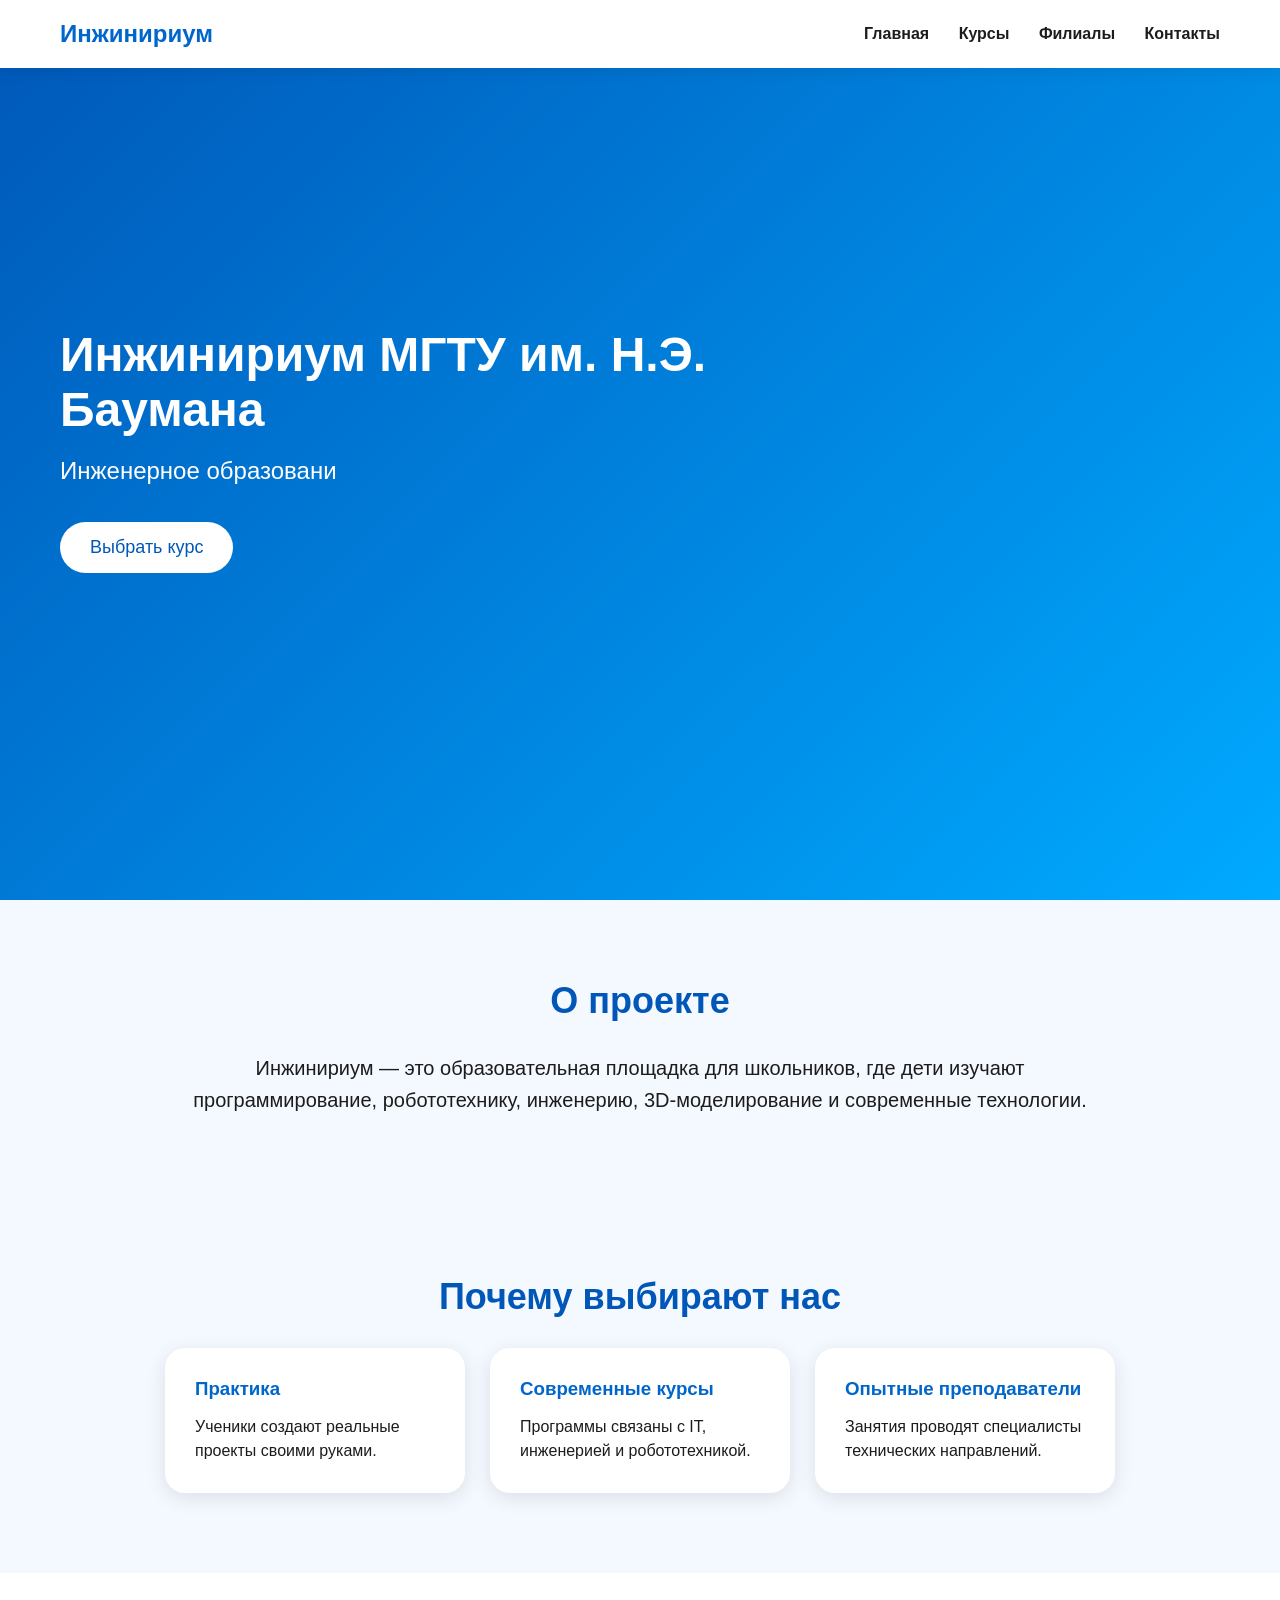
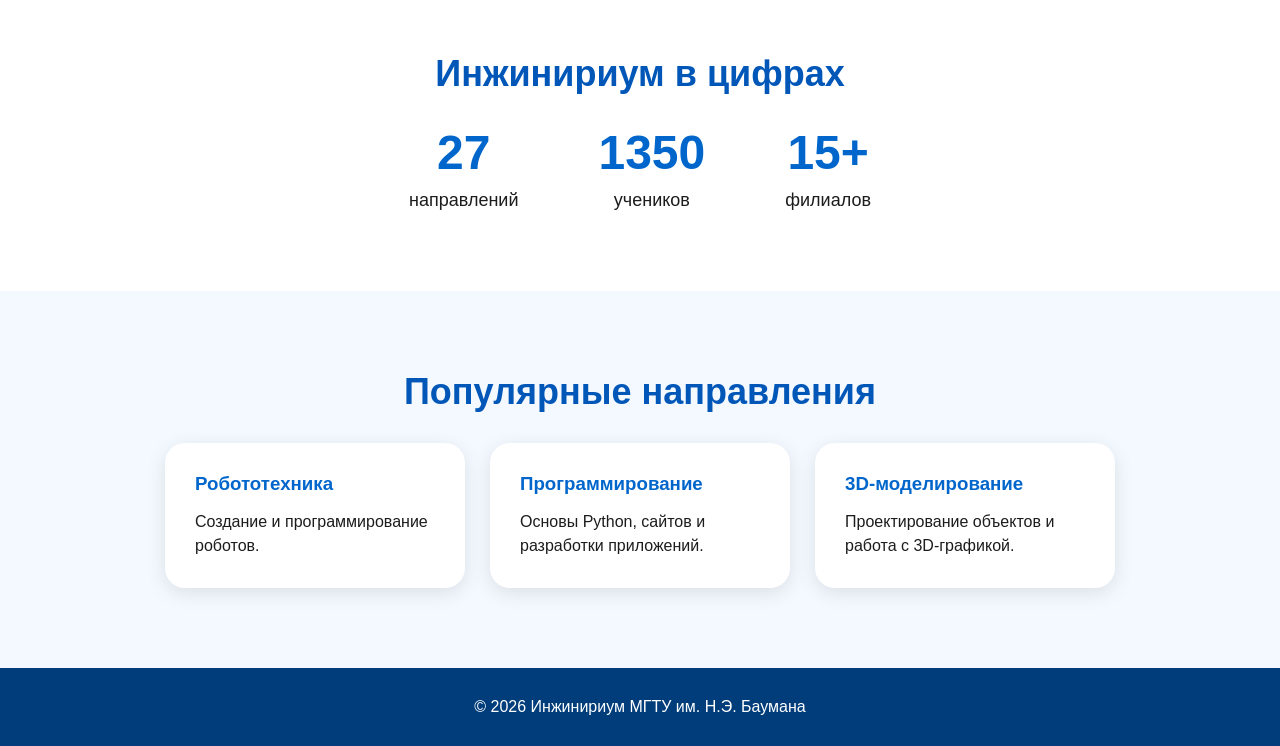
==== index.html @ 4a1dd8ac "initial commit" ====
<!DOCTYPE html>
<html lang="ru">
<head>
    <meta charset="UTF-8">
    <meta name="viewport" content="width=device-width, initial-scale=1.0">
    <title>Инжинириум МГТУ им. Н.Э. Баумана</title>
    <link rel="stylesheet" href="style.css">
</head>
<body>

<header class="header">
    <div class="logo">Инжинириум</div>

    <nav class="nav">
        <a href="#">Главная</a>
        <a href="#">Курсы</a>
        <a href="#">Филиалы</a>
        <a href="#">Контакты</a>
    </nav>
</header>

<section class="hero">
    <div class="hero-text">
        <h1>Инжинириум МГТУ им. Н.Э. Баумана</h1>
        <p id="typing-text"></p>
        <button class="main-btn">Выбрать курс</button>
    </div>
</section>

<section class="about reveal">
    <h2>О проекте</h2>
    <p>
        Инжинириум — это образовательная площадка для школьников,
        где дети изучают программирование, робототехнику, инженерию,
        3D-моделирование и современные технологии.
    </p>
</section>

<section class="advantages reveal">
    <h2>Почему выбирают нас</h2>

    <div class="cards">
        <div class="card">
            <h3>Практика</h3>
            <p>Ученики создают реальные проекты своими руками.</p>
        </div>

        <div class="card">
            <h3>Современные курсы</h3>
            <p>Программы связаны с IT, инженерией и робототехникой.</p>
        </div>

        <div class="card">
            <h3>Опытные преподаватели</h3>
            <p>Занятия проводят специалисты технических направлений.</p>
        </div>
    </div>
</section>

<section class="stats reveal">
    <h2>Инжинириум в цифрах</h2>

    <div class="stats-box">
        <div>
            <span class="counter" data-target="30">0</span>
            <p>направлений</p>
        </div>

        <div>
            <span class="counter" data-target="5000">0</span>
            <p>учеников</p>
        </div>

        <div>
            <span class="counter" data-target="15">0</span>
            <p>филиалов</p>
        </div>
    </div>
</section>

<section class="courses-preview reveal">
    <h2>Популярные направления</h2>

    <div class="cards">
        <div class="card">
            <h3>Робототехника</h3>
            <p>Создание и программирование роботов.</p>
        </div>

        <div class="card">
            <h3>Программирование</h3>
            <p>Основы Python, сайтов и разработки приложений.</p>
        </div>

        <div class="card">
            <h3>3D-моделирование</h3>
            <p>Проектирование объектов и работа с 3D-графикой.</p>
        </div>
    </div>
</section>

<footer class="footer">
    <p>© 2026 Инжинириум МГТУ им. Н.Э. Баумана</p>
</footer>

<script src="script.js"></script>
</body>
</html>
---- style.css ----
* {
    margin: 0;
    padding: 0;
    box-sizing: border-box;
}

body {
    font-family: Arial, sans-serif;
    background: #f4f8ff;
    color: #1c1c1c;
}

.header {
    width: 100%;
    padding: 20px 60px;
    background: #ffffff;
    display: flex;
    justify-content: space-between;
    align-items: center;
    box-shadow: 0 3px 15px rgba(0, 0, 0, 0.08);
    position: fixed;
    top: 0;
    z-index: 100;
}

.logo {
    font-size: 24px;
    font-weight: bold;
    color: #0066cc;
}

.nav a {
    margin-left: 25px;
    text-decoration: none;
    color: #1c1c1c;
    font-weight: bold;
}

.nav a:hover {
    color: #0066cc;
}

.hero {
    height: 100vh;
    background: linear-gradient(135deg, #0057b8, #00aaff);
    display: flex;
    align-items: center;
    padding: 0 60px;
    color: white;
}

.hero-text {
    max-width: 700px;
}

.hero h1 {
    font-size: 48px;
    margin-bottom: 20px;
}

.hero p {
    font-size: 24px;
    min-height: 35px;
    margin-bottom: 30px;
}

.main-btn {
    padding: 15px 30px;
    background: white;
    color: #0057b8;
    border: none;
    border-radius: 30px;
    font-size: 18px;
    cursor: pointer;
    transition: 0.3s;
}

.main-btn:hover {
    transform: scale(1.05);
    background: #eaf4ff;
}

section {
    padding: 80px 60px;
}

h2 {
    font-size: 36px;
    margin-bottom: 30px;
    text-align: center;
    color: #0057b8;
}

.about p {
    max-width: 900px;
    margin: 0 auto;
    font-size: 20px;
    line-height: 1.6;
    text-align: center;
}

.cards {
    display: flex;
    gap: 25px;
    justify-content: center;
    flex-wrap: wrap;
}

.card {
    background: white;
    width: 300px;
    padding: 30px;
    border-radius: 20px;
    box-shadow: 0 5px 20px rgba(0, 0, 0, 0.1);
    transition: 0.3s;
}

.card:hover {
    transform: translateY(-10px);
}

.card h3 {
    color: #0066cc;
    margin-bottom: 15px;
}

.card p {
    line-height: 1.5;
}

.stats {
    background: #ffffff;
}

.stats-box {
    display: flex;
    justify-content: center;
    gap: 80px;
    flex-wrap: wrap;
    text-align: center;
}

.counter {
    font-size: 48px;
    font-weight: bold;
    color: #0066cc;
}

.stats-box p {
    font-size: 18px;
    margin-top: 10px;
}

.footer {
    background: #003d7a;
    color: white;
    text-align: center;
    padding: 30px;
}

.reveal {
    opacity: 0;
    transform: translateY(60px);
    transition: 0.8s;
}

.reveal.active {
    opacity: 1;
    transform: translateY(0);
}

@media (max-width: 768px) {
    .header {
        padding: 15px 25px;
        flex-direction: column;
        gap: 15px;
    }

    .nav a {
        margin: 0 8px;
        font-size: 14px;
    }

    .hero {
        padding: 0 30px;
        text-align: center;
    }

    .hero h1 {
        font-size: 34px;
    }

    .hero p {
        font-size: 20px;
    }

    section {
        padding: 60px 25px;
    }

    .stats-box {
        gap: 35px;
    }
}
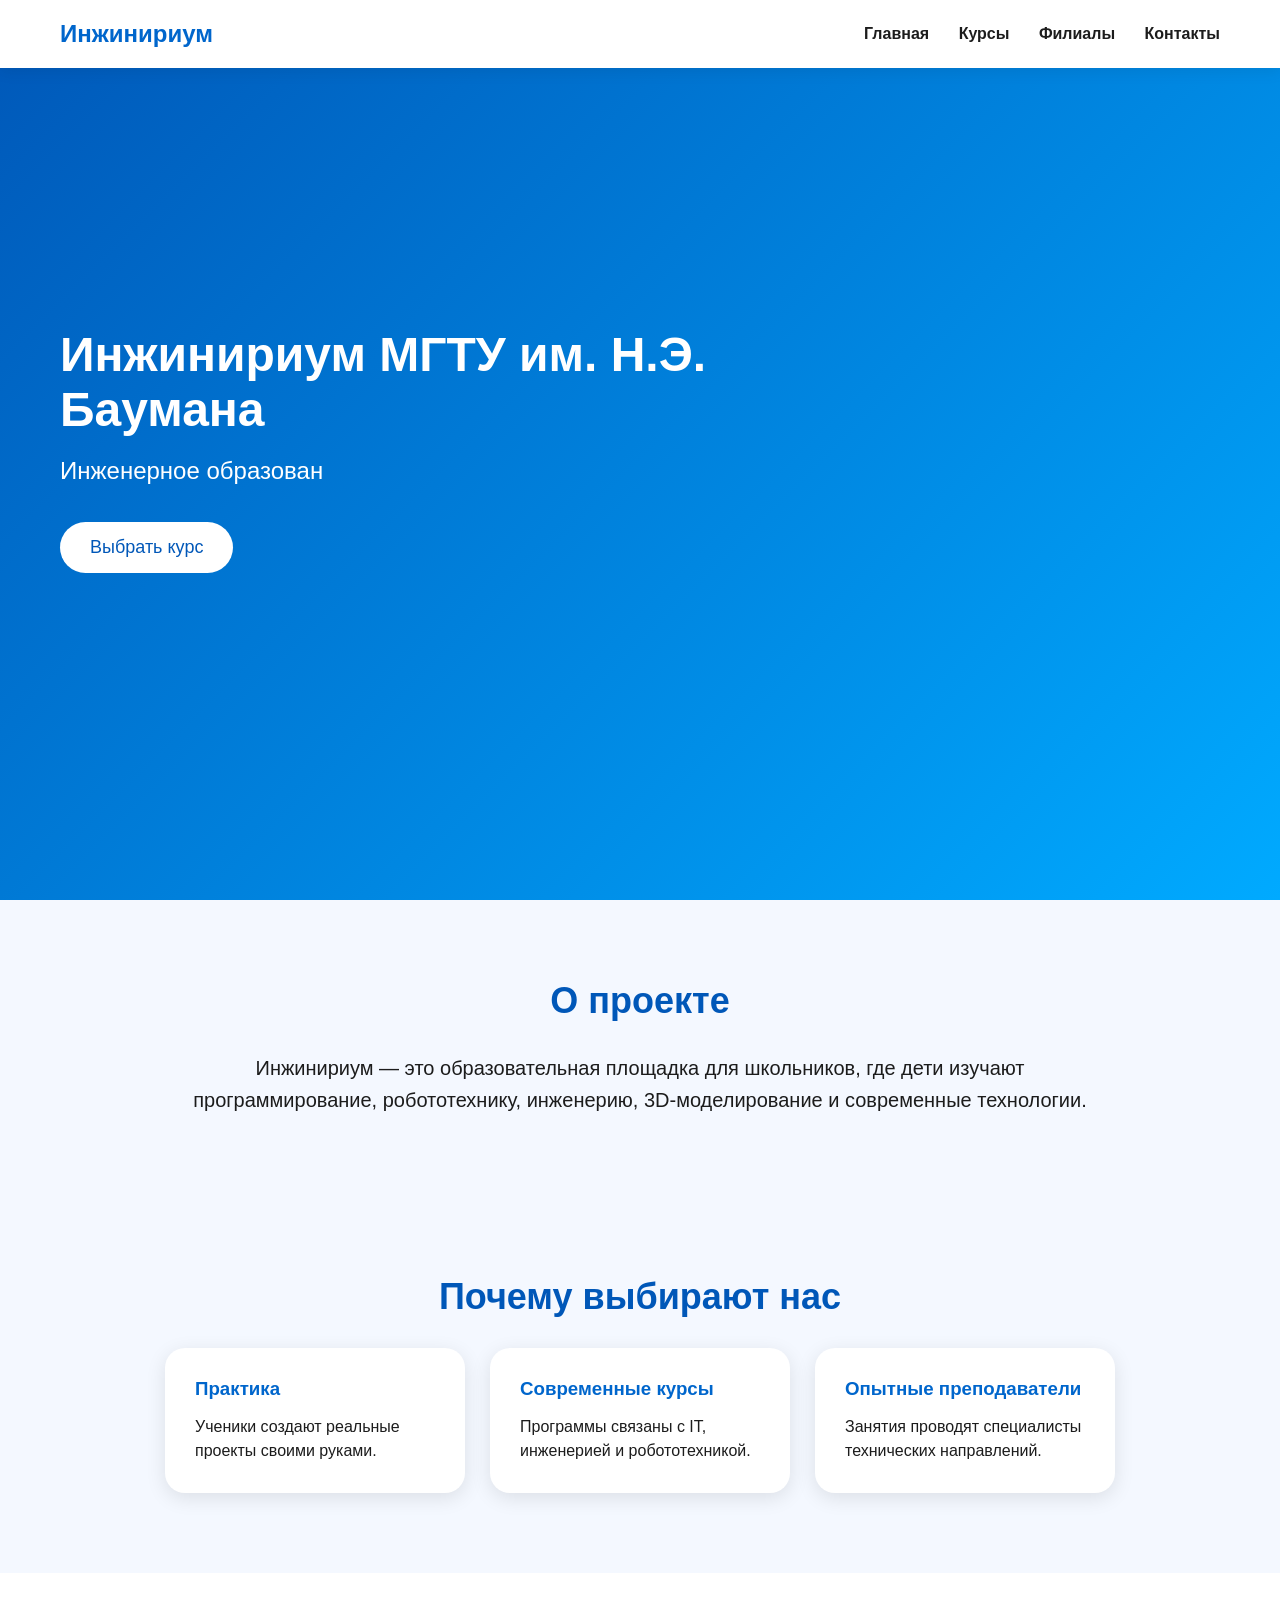
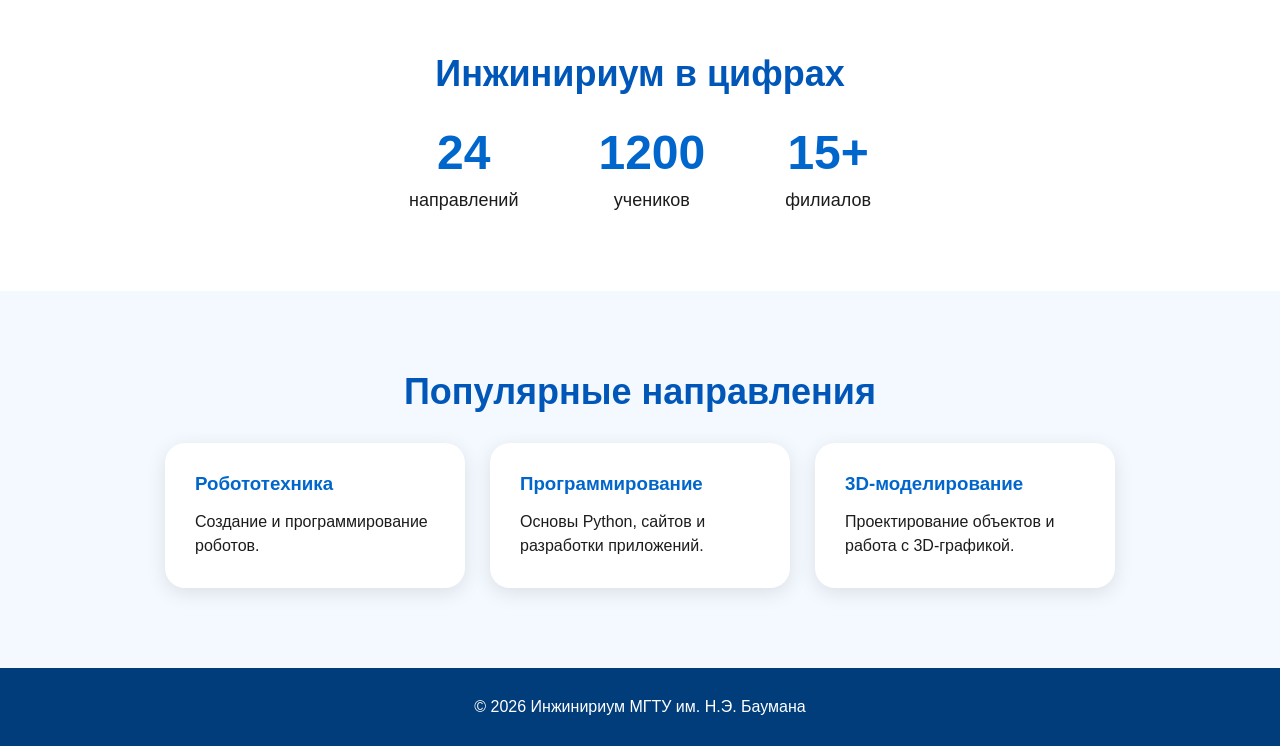
==== commit 5e5127d6: "курсы" ====
--- a/index.html
+++ b/index.html
@@ -12,8 +12,8 @@
     <div class="logo">Инжинириум</div>
 
     <nav class="nav">
-        <a href="#">Главная</a>
-        <a href="#">Курсы</a>
+        <a href="index.html">Главная</a>
+        <a href="courses.html">Курсы</a>
         <a href="#">Филиалы</a>
         <a href="#">Контакты</a>
     </nav>
--- a/style.css
+++ b/style.css
@@ -201,4 +201,197 @@
     .stats-box {
         gap: 35px;
     }
+}
+
+.page-hero {
+    min-height: 360px;
+    padding: 140px 60px 80px;
+    background: linear-gradient(135deg, #0057b8, #00aaff);
+    color: white;
+    text-align: center;
+}
+
+.page-hero h1 {
+    font-size: 46px;
+    margin-bottom: 20px;
+}
+
+.page-hero p {
+    font-size: 22px;
+}
+
+.courses-section {
+    background: #f4f8ff;
+}
+
+.filter-buttons {
+    display: flex;
+    justify-content: center;
+    gap: 15px;
+    flex-wrap: wrap;
+    margin-bottom: 40px;
+}
+
+.filter-btn {
+    padding: 12px 22px;
+    border: 2px solid #0066cc;
+    background: white;
+    color: #0066cc;
+    border-radius: 25px;
+    cursor: pointer;
+    font-weight: bold;
+    transition: 0.3s;
+}
+
+.filter-btn:hover,
+.active-filter {
+    background: #0066cc;
+    color: white;
+}
+
+.courses-grid {
+    display: grid;
+    grid-template-columns: repeat(auto-fit, minmax(280px, 1fr));
+    gap: 30px;
+}
+
+.course-card {
+    background: white;
+    padding: 28px;
+    border-radius: 20px;
+    box-shadow: 0 5px 20px rgba(0, 0, 0, 0.1);
+    transition: 0.4s;
+    animation: courseShow 0.5s ease;
+}
+
+.course-card:hover {
+    transform: translateY(-10px);
+}
+
+.course-tag {
+    display: inline-block;
+    padding: 7px 14px;
+    background: #eaf4ff;
+    color: #0066cc;
+    border-radius: 20px;
+    font-size: 14px;
+    margin-bottom: 15px;
+}
+
+.course-card h3 {
+    color: #0057b8;
+    margin-bottom: 15px;
+}
+
+.course-card p {
+    line-height: 1.5;
+    margin-bottom: 15px;
+}
+
+.course-card ul {
+    margin-left: 20px;
+    margin-bottom: 20px;
+}
+
+.course-card li {
+    margin-bottom: 7px;
+}
+
+.details-btn {
+    padding: 12px 20px;
+    background: #0066cc;
+    color: white;
+    border: none;
+    border-radius: 25px;
+    cursor: pointer;
+    transition: 0.3s;
+}
+
+.details-btn:hover {
+    background: #004f9e;
+    transform: scale(1.05);
+}
+
+.hide-course {
+    display: none;
+}
+
+@keyframes courseShow {
+    from {
+        opacity: 0;
+        transform: scale(0.92);
+    }
+
+    to {
+        opacity: 1;
+        transform: scale(1);
+    }
+}
+
+.modal {
+    position: fixed;
+    inset: 0;
+    background: rgba(0, 25, 60, 0.65);
+    display: none;
+    justify-content: center;
+    align-items: center;
+    z-index: 300;
+}
+
+.modal.show-modal {
+    display: flex;
+}
+
+.modal-content {
+    width: 90%;
+    max-width: 520px;
+    background: white;
+    padding: 40px;
+    border-radius: 25px;
+    position: relative;
+    animation: modalShow 0.4s ease;
+}
+
+.modal-content h2 {
+    text-align: left;
+    margin-bottom: 20px;
+}
+
+.modal-content p {
+    font-size: 18px;
+    line-height: 1.6;
+    margin-bottom: 25px;
+}
+
+.modal-close {
+    position: absolute;
+    top: 15px;
+    right: 20px;
+    border: none;
+    background: none;
+    font-size: 34px;
+    cursor: pointer;
+    color: #0057b8;
+}
+
+@keyframes modalShow {
+    from {
+        opacity: 0;
+        transform: translateY(-40px) scale(0.95);
+    }
+
+    to {
+        opacity: 1;
+        transform: translateY(0) scale(1);
+    }
+}
+
+@media (max-width: 768px) {
+    .page-hero {
+        padding: 150px 25px 70px;
+    }
+
+    .page-hero h1 {
+        font-size: 34px;
+    }
 }
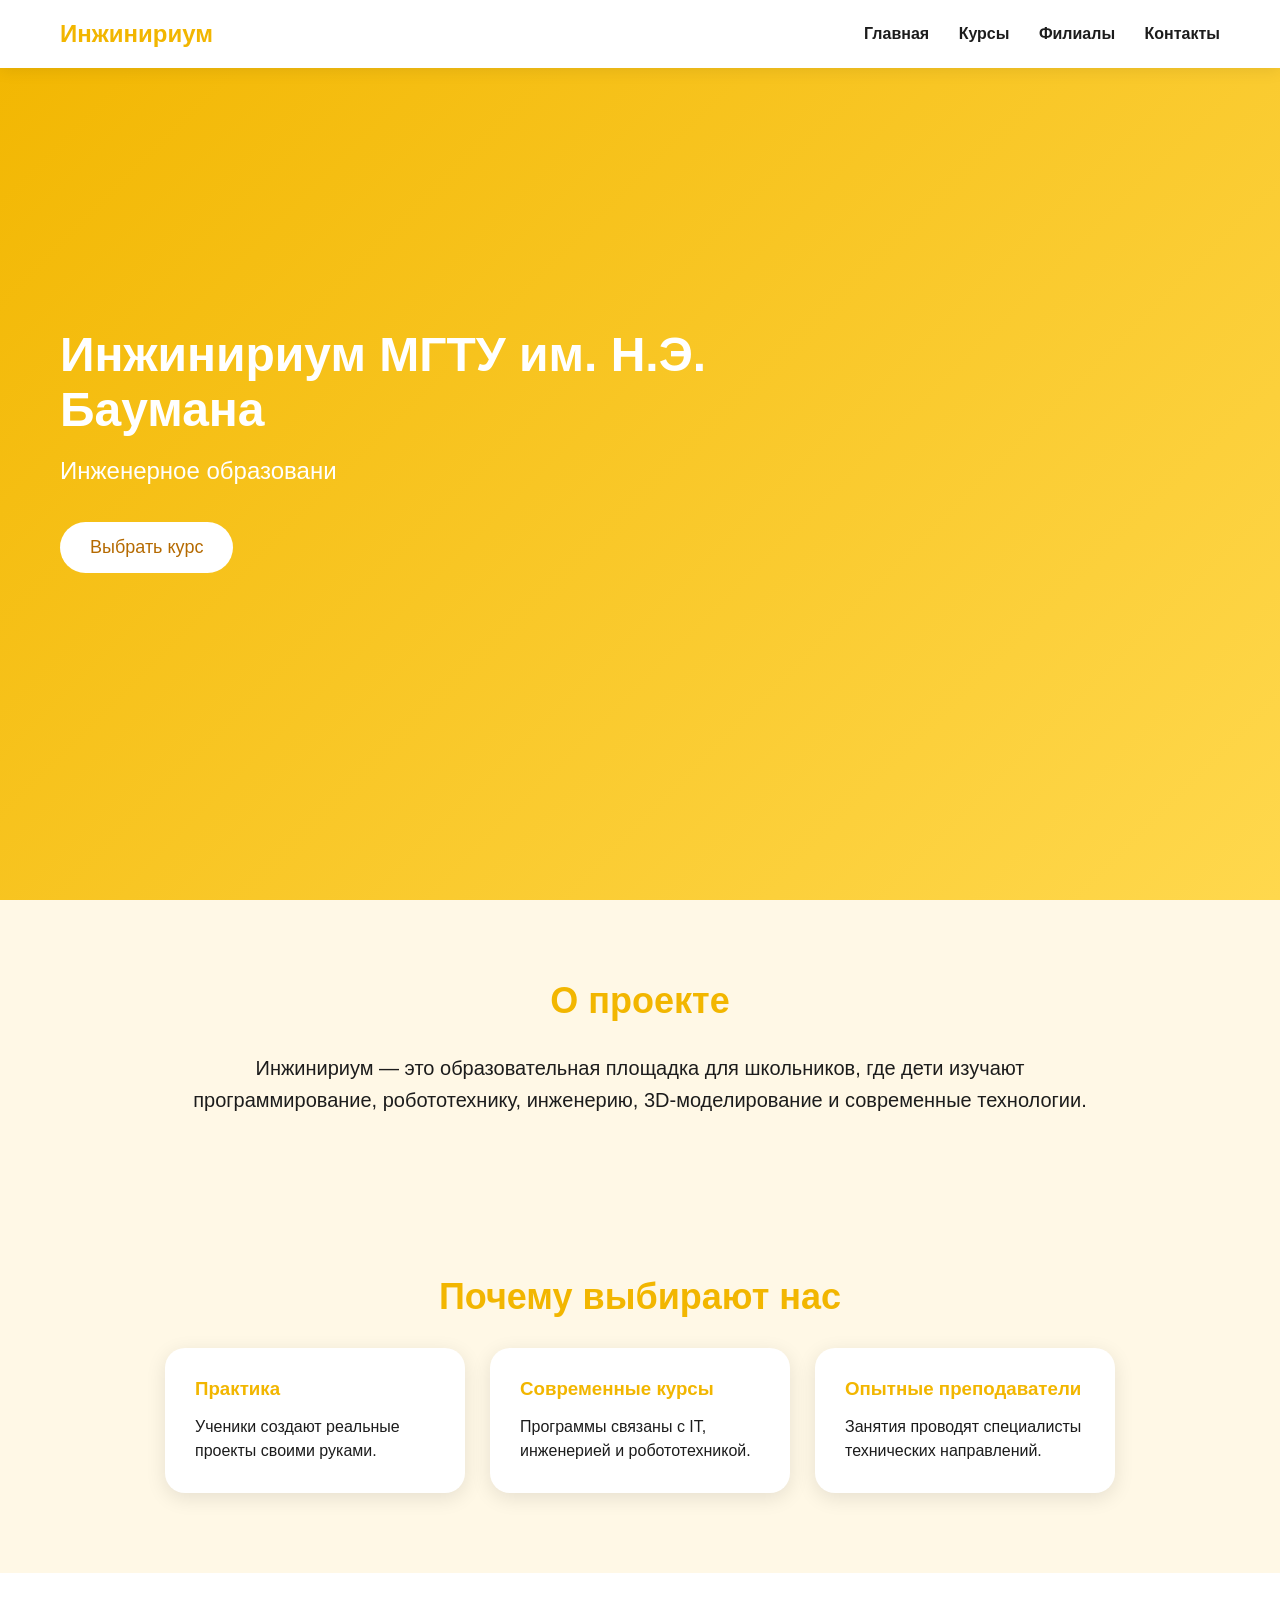
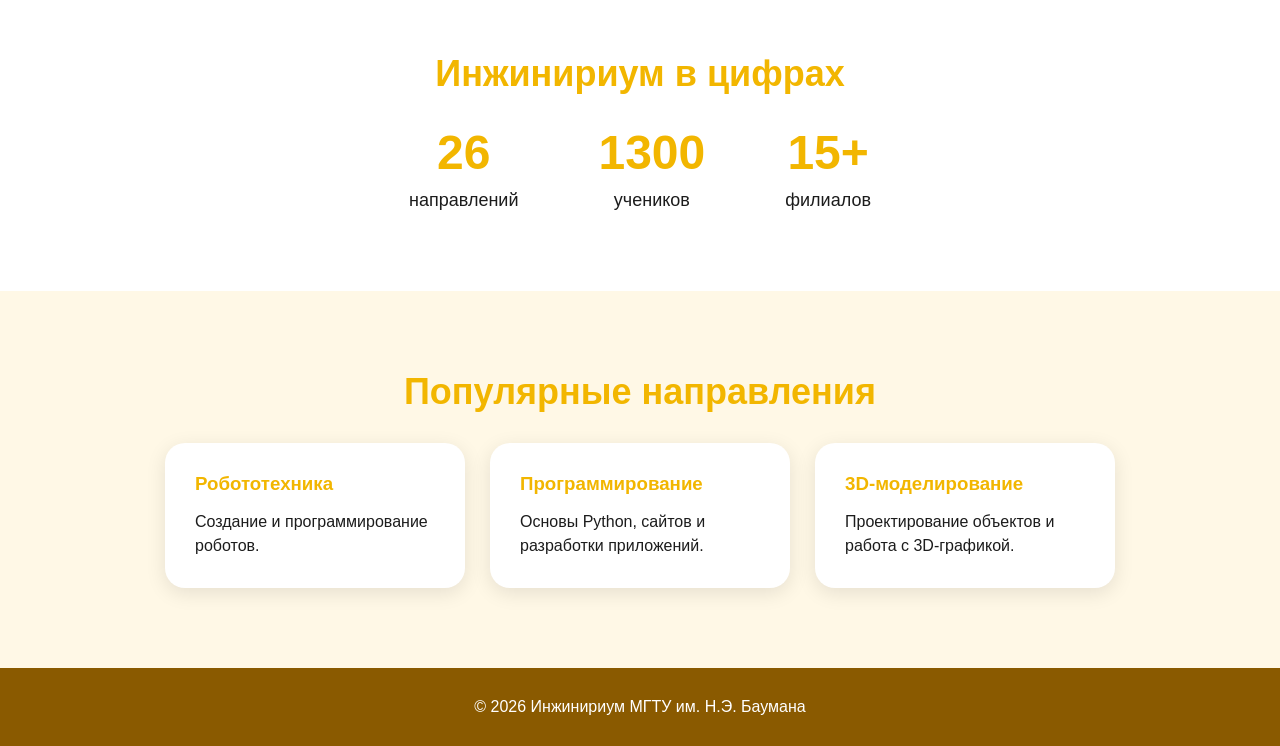
==== commit b23f2240: "страница филиалы, оформление, мелкие правки" ====
--- a/index.html
+++ b/index.html
@@ -14,8 +14,8 @@
     <nav class="nav">
         <a href="index.html">Главная</a>
         <a href="courses.html">Курсы</a>
-        <a href="#">Филиалы</a>
-        <a href="#">Контакты</a>
+        <a href="branches.html">Филиалы</a>
+        <a href="contacts.html">Контакты</a>
     </nav>
 </header>
 
@@ -23,7 +23,7 @@
     <div class="hero-text">
         <h1>Инжинириум МГТУ им. Н.Э. Баумана</h1>
         <p id="typing-text"></p>
-        <button class="main-btn">Выбрать курс</button>
+        <a class="main-btn" href="courses.html">Выбрать курс</a>
     </div>
 </section>
 
@@ -105,4 +105,4 @@
 
 <script src="script.js"></script>
 </body>
-</html>+</html>
--- a/style.css
+++ b/style.css
@@ -6,7 +6,7 @@
 
 body {
     font-family: Arial, sans-serif;
-    background: #f4f8ff;
+    background: #fff8e6;
     color: #1c1c1c;
 }
 
@@ -26,7 +26,7 @@
 .logo {
     font-size: 24px;
     font-weight: bold;
-    color: #0066cc;
+    color: #f2b600;
 }
 
 .nav a {
@@ -37,12 +37,12 @@
 }
 
 .nav a:hover {
-    color: #0066cc;
+    color: #f2b600;
 }
 
 .hero {
     height: 100vh;
-    background: linear-gradient(135deg, #0057b8, #00aaff);
+    background: linear-gradient(135deg, #f2b600, #ffd84d);
     display: flex;
     align-items: center;
     padding: 0 60px;
@@ -65,19 +65,21 @@
 }
 
 .main-btn {
+    display: inline-block;
     padding: 15px 30px;
     background: white;
-    color: #0057b8;
+    color: #b56a00;
     border: none;
     border-radius: 30px;
     font-size: 18px;
+    text-decoration: none;
     cursor: pointer;
     transition: 0.3s;
 }
 
 .main-btn:hover {
     transform: scale(1.05);
-    background: #eaf4ff;
+    background: #fff3cf;
 }
 
 section {
@@ -88,7 +90,7 @@
     font-size: 36px;
     margin-bottom: 30px;
     text-align: center;
-    color: #0057b8;
+    color: #f2b600;
 }
 
 .about p {
@@ -120,7 +122,7 @@
 }
 
 .card h3 {
-    color: #0066cc;
+    color: #f2b600;
     margin-bottom: 15px;
 }
 
@@ -143,7 +145,7 @@
 .counter {
     font-size: 48px;
     font-weight: bold;
-    color: #0066cc;
+    color: #f2b600;
 }
 
 .stats-box p {
@@ -152,7 +154,7 @@
 }
 
 .footer {
-    background: #003d7a;
+    background: #8a5a00;
     color: white;
     text-align: center;
     padding: 30px;
@@ -206,7 +208,7 @@
 .page-hero {
     min-height: 360px;
     padding: 140px 60px 80px;
-    background: linear-gradient(135deg, #0057b8, #00aaff);
+    background: linear-gradient(135deg, #f2b600, #ffd84d);
     color: white;
     text-align: center;
 }
@@ -221,7 +223,7 @@
 }
 
 .courses-section {
-    background: #f4f8ff;
+    background: #fff8e6;
 }
 
 .filter-buttons {
@@ -234,9 +236,9 @@
 
 .filter-btn {
     padding: 12px 22px;
-    border: 2px solid #0066cc;
+    border: 2px solid #f2b600;
     background: white;
-    color: #0066cc;
+    color: #b56a00;
     border-radius: 25px;
     cursor: pointer;
     font-weight: bold;
@@ -245,7 +247,7 @@
 
 .filter-btn:hover,
 .active-filter {
-    background: #0066cc;
+    background: #f2b600;
     color: white;
 }
 
@@ -271,15 +273,15 @@
 .course-tag {
     display: inline-block;
     padding: 7px 14px;
-    background: #eaf4ff;
-    color: #0066cc;
+    background: #fff3cf;
+    color: #b56a00;
     border-radius: 20px;
     font-size: 14px;
     margin-bottom: 15px;
 }
 
 .course-card h3 {
-    color: #0057b8;
+    color: #f2b600;
     margin-bottom: 15px;
 }
 
@@ -299,7 +301,7 @@
 
 .details-btn {
     padding: 12px 20px;
-    background: #0066cc;
+    background: #f2b600;
     color: white;
     border: none;
     border-radius: 25px;
@@ -308,7 +310,7 @@
 }
 
 .details-btn:hover {
-    background: #004f9e;
+    background: #b56a00;
     transform: scale(1.05);
 }
 
@@ -331,7 +333,7 @@
 .modal {
     position: fixed;
     inset: 0;
-    background: rgba(0, 25, 60, 0.65);
+    background: rgba(91, 61, 0, 0.65);
     display: none;
     justify-content: center;
     align-items: center;
@@ -371,7 +373,7 @@
     background: none;
     font-size: 34px;
     cursor: pointer;
-    color: #0057b8;
+    color: #f2b600;
 }
 
 @keyframes modalShow {
@@ -394,4 +396,165 @@
     .page-hero h1 {
         font-size: 34px;
     }
-}+}
+
+.branches-section {
+    background: #fff8e6;
+}
+
+.branches-search {
+    max-width: 600px;
+    margin: 0 auto 40px;
+}
+
+.branches-search input {
+    width: 100%;
+    padding: 16px 22px;
+    border: 2px solid #f2b600;
+    border-radius: 30px;
+    font-size: 17px;
+    outline: none;
+}
+
+.branches-layout {
+    display: grid;
+    grid-template-columns: 1fr 1fr;
+    gap: 35px;
+    align-items: start;
+}
+
+.branches-list {
+    display: flex;
+    flex-direction: column;
+    gap: 20px;
+}
+
+.branch-card {
+    background: white;
+    padding: 25px;
+    border-radius: 20px;
+    border: 2px solid transparent;
+    box-shadow: 0 5px 20px rgba(0, 0, 0, 0.1);
+    transition: 0.3s;
+    animation: courseShow 0.5s ease;
+}
+
+.branch-card:hover {
+    transform: translateX(8px);
+}
+
+.branch-card h3 {
+    color: #f2b600;
+    margin-bottom: 12px;
+}
+
+.branch-card p {
+    margin-bottom: 8px;
+    line-height: 1.5;
+}
+
+.active-branch {
+    border-color: #f2b600;
+    background: #fff3cf;
+}
+
+.branch-btn {
+    margin-top: 12px;
+    padding: 11px 18px;
+    background: #f2b600;
+    color: white;
+    border: none;
+    border-radius: 25px;
+    cursor: pointer;
+    transition: 0.3s;
+}
+
+.branch-btn:hover {
+    background: #b56a00;
+    transform: scale(1.05);
+}
+
+.map-box {
+    position: sticky;
+    top: 120px;
+    min-height: 430px;
+    background: linear-gradient(135deg, #fff1c2, #ffffff);
+    border-radius: 25px;
+    padding: 35px;
+    box-shadow: 0 5px 20px rgba(0, 0, 0, 0.1);
+    overflow: hidden;
+}
+
+.map-pin {
+    font-size: 54px;
+}
+
+.map-box h3 {
+    color: #f2b600;
+    margin: 15px 0 10px;
+}
+
+.map-box p {
+    font-size: 18px;
+    margin-bottom: 25px;
+}
+
+.fake-map-grid {
+    height: 230px;
+    border-radius: 20px;
+    background-image:
+        linear-gradient(rgba(242, 182, 0, 0.18) 2px, transparent 2px),
+        linear-gradient(90deg, rgba(242, 182, 0, 0.18) 2px, transparent 2px);
+    background-size: 38px 38px;
+    background-color: #fffaf0;
+    position: relative;
+}
+
+.fake-map-grid::after {
+    content: "Карта филиала";
+    position: absolute;
+    inset: 0;
+    display: flex;
+    justify-content: center;
+    align-items: center;
+    color: #f2b600;
+    font-size: 24px;
+    font-weight: bold;
+}
+
+.google-map {
+    display: block;
+    width: 100%;
+    height: 230px;
+    border: 0;
+    border-radius: 20px;
+    box-shadow: inset 0 0 0 1px rgba(242, 182, 0, 0.18);
+}
+
+.hide-branch {
+    display: none;
+}
+
+@keyframes pinPulse {
+    0% {
+        transform: scale(1);
+    }
+
+    50% {
+        transform: scale(1.18);
+    }
+
+    100% {
+        transform: scale(1);
+    }
+}
+
+@media (max-width: 900px) {
+    .branches-layout {
+        grid-template-columns: 1fr;
+    }
+
+    .map-box {
+        position: static;
+    }
+}
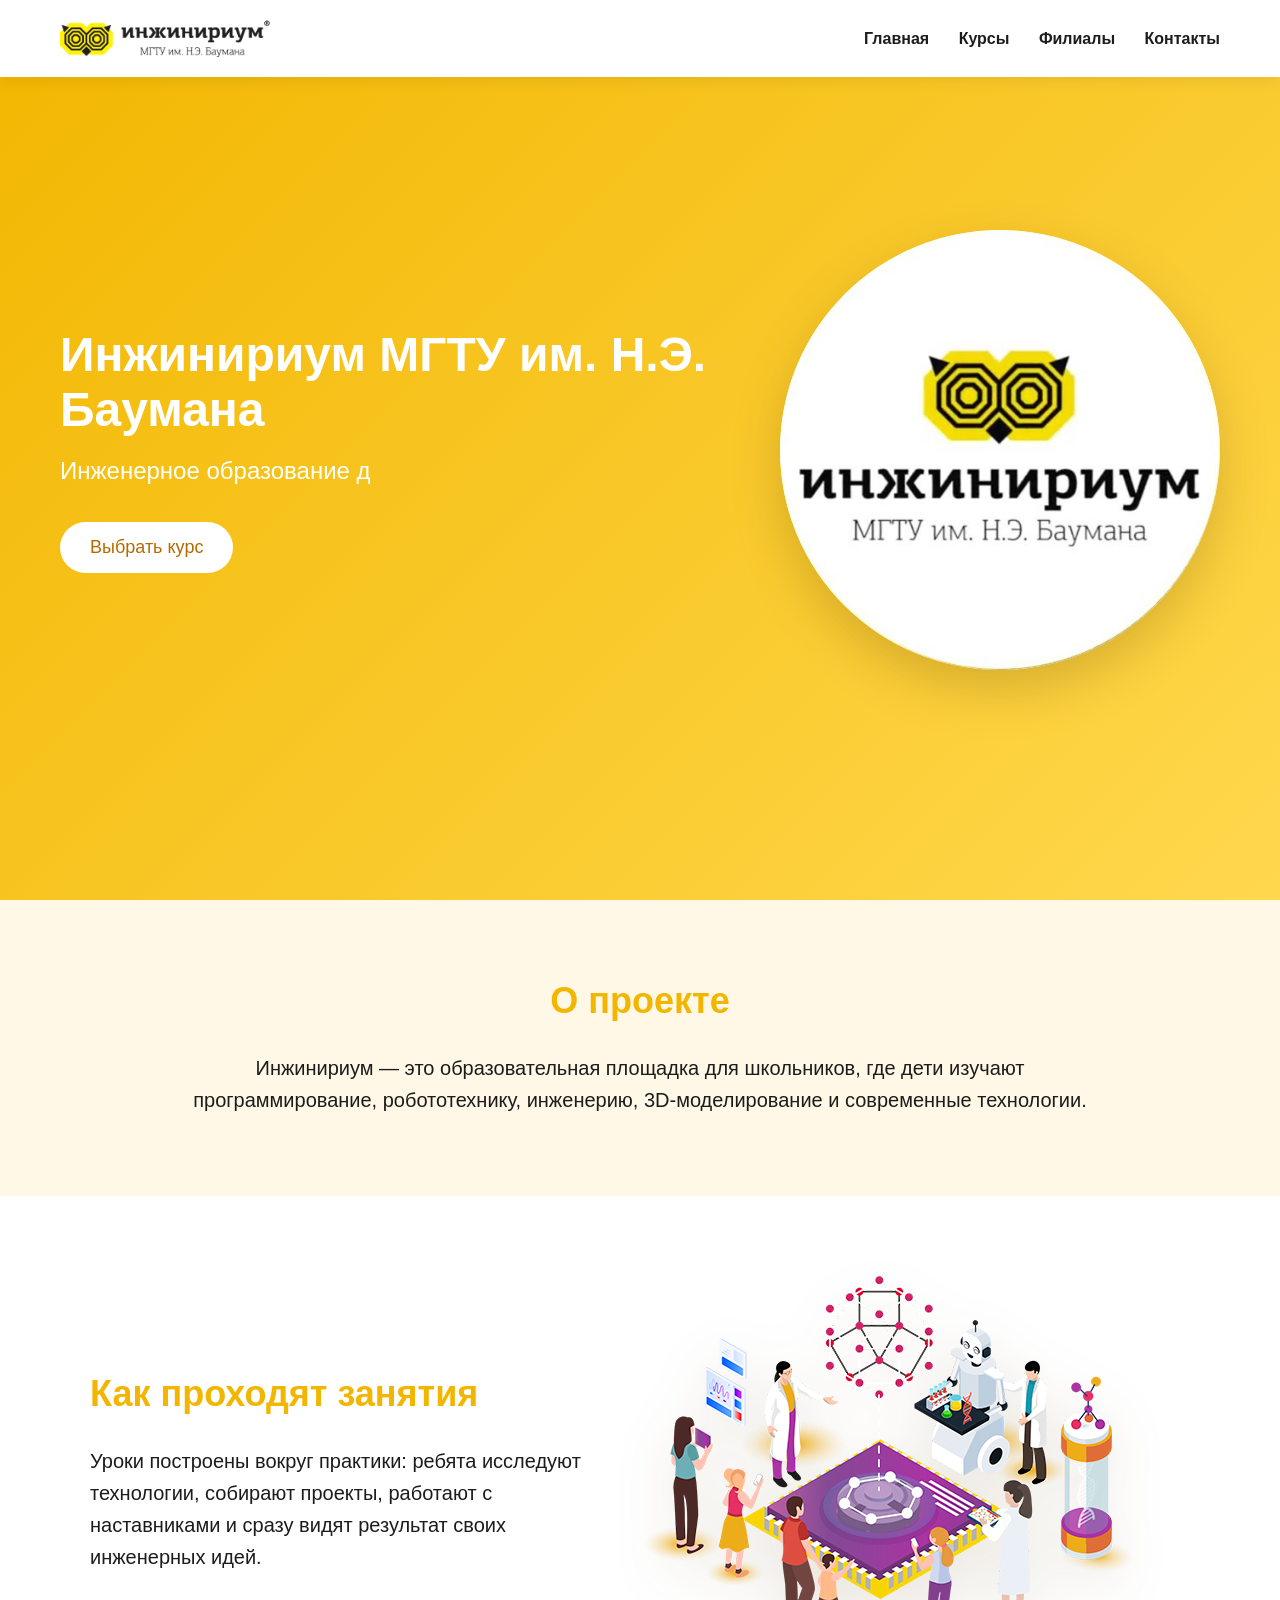
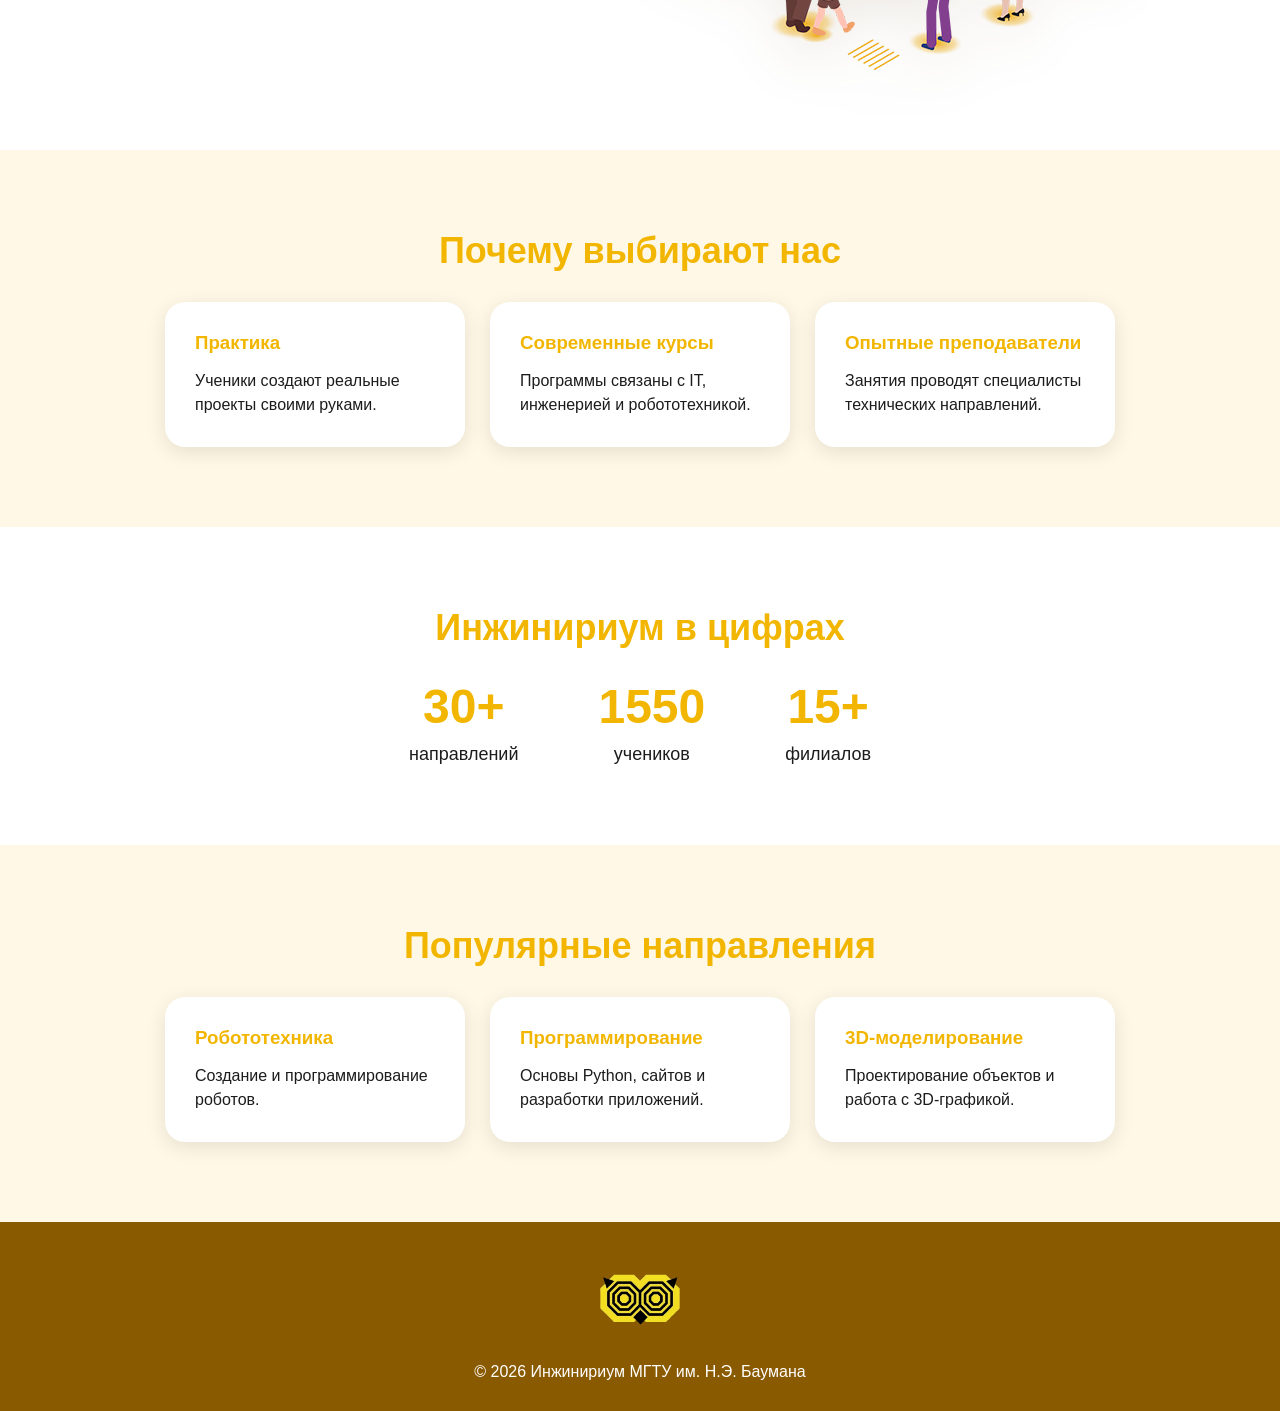
==== commit 4e2e669a: "лого и мелкие правки" ====
--- a/index.html
+++ b/index.html
@@ -9,7 +9,9 @@
 <body>
 
 <header class="header">
-    <div class="logo">Инжинириум</div>
+    <a class="logo logo-link" href="index.html" aria-label="Inginirium">
+        <img src="inginirium1.png" alt="Inginirium logo">
+    </a>
 
     <nav class="nav">
         <a href="index.html">Главная</a>
@@ -25,6 +27,9 @@
         <p id="typing-text"></p>
         <a class="main-btn" href="courses.html">Выбрать курс</a>
     </div>
+    <div class="hero-logo-card" aria-hidden="true">
+        <img src="inginirium2.png" alt="">
+    </div>
 </section>
 
 <section class="about reveal">
@@ -34,6 +39,19 @@
         где дети изучают программирование, робототехнику, инженерию,
         3D-моделирование и современные технологии.
     </p>
+</section>
+
+<section class="infographic reveal">
+    <div class="infographic-content">
+        <div class="infographic-text">
+            <h2>Как проходят занятия</h2>
+            <p>
+                Уроки построены вокруг практики: ребята исследуют технологии, собирают проекты,
+                работают с наставниками и сразу видят результат своих инженерных идей.
+            </p>
+        </div>
+        <img src="headpic_masterclass.png" alt="Инфографика мастер-класса Инжинириума">
+    </div>
 </section>
 
 <section class="advantages reveal">
@@ -82,24 +100,25 @@
     <h2>Популярные направления</h2>
 
     <div class="cards">
-        <div class="card">
+        <a class="card course-preview-card" href="courses.html#robotics">
             <h3>Робототехника</h3>
             <p>Создание и программирование роботов.</p>
-        </div>
+        </a>
 
-        <div class="card">
+        <a class="card course-preview-card" href="courses.html#programming">
             <h3>Программирование</h3>
             <p>Основы Python, сайтов и разработки приложений.</p>
-        </div>
+        </a>
 
-        <div class="card">
+        <a class="card course-preview-card" href="courses.html#design">
             <h3>3D-моделирование</h3>
             <p>Проектирование объектов и работа с 3D-графикой.</p>
-        </div>
+        </a>
     </div>
 </section>
 
 <footer class="footer">
+    <img class="footer-logo" src="inginirium3.png" alt="Inginirium logo">
     <p>© 2026 Инжинириум МГТУ им. Н.Э. Баумана</p>
 </footer>
 
--- a/style.css
+++ b/style.css
@@ -29,6 +29,20 @@
     color: #f2b600;
 }
 
+.logo-link {
+    display: inline-flex;
+    align-items: center;
+    flex: 0 0 auto;
+    text-decoration: none;
+}
+
+.logo-link img {
+    display: block;
+    width: 210px;
+    max-width: 42vw;
+    height: auto;
+}
+
 .nav a {
     margin-left: 25px;
     text-decoration: none;
@@ -44,9 +58,12 @@
     height: 100vh;
     background: linear-gradient(135deg, #f2b600, #ffd84d);
     display: flex;
+    gap: 48px;
+    justify-content: space-between;
     align-items: center;
     padding: 0 60px;
     color: white;
+    overflow: hidden;
 }
 
 .hero-text {
@@ -62,6 +79,23 @@
     font-size: 24px;
     min-height: 35px;
     margin-bottom: 30px;
+}
+
+.hero-logo-card {
+    width: min(36vw, 440px);
+    border-radius: 50%;
+    overflow: hidden;
+    box-shadow: 0 20px 50px rgba(91, 61, 0, 0.22);
+    background: white;
+    flex: 0 0 auto;
+}
+
+.hero-logo-card img {
+    display: block;
+    width: 100%;
+    height: auto;
+    aspect-ratio: 1;
+    object-fit: cover;
 }
 
 .main-btn {
@@ -101,6 +135,35 @@
     text-align: center;
 }
 
+.infographic {
+    background: #ffffff;
+}
+
+.infographic-content {
+    max-width: 1100px;
+    margin: 0 auto;
+    display: grid;
+    grid-template-columns: minmax(0, 0.9fr) minmax(280px, 489px);
+    gap: 42px;
+    align-items: center;
+}
+
+.infographic-text h2 {
+    text-align: left;
+}
+
+.infographic-text p {
+    font-size: 20px;
+    line-height: 1.6;
+}
+
+.infographic-content img {
+    display: block;
+    width: 100%;
+    height: auto;
+    filter: drop-shadow(0 18px 28px rgba(91, 61, 0, 0.12));
+}
+
 .cards {
     display: flex;
     gap: 25px;
@@ -130,6 +193,16 @@
     line-height: 1.5;
 }
 
+.course-preview-card {
+    color: inherit;
+    text-decoration: none;
+}
+
+.course-preview-card:focus-visible {
+    outline: 3px solid #b56a00;
+    outline-offset: 4px;
+}
+
 .stats {
     background: #ffffff;
 }
@@ -160,6 +233,18 @@
     padding: 30px;
 }
 
+.footer-logo {
+    display: block;
+    object-fit: contain;
+    object-position: center;
+    margin-bottom: 16px;
+    margin-left: auto;
+    margin-right: auto;
+    width: 180px;
+    max-width: 70vw;
+    height: auto;
+}
+
 .reveal {
     opacity: 0;
     transform: translateY(60px);
@@ -186,6 +271,7 @@
     .hero {
         padding: 0 30px;
         text-align: center;
+        justify-content: center;
     }
 
     .hero h1 {
@@ -196,8 +282,21 @@
         font-size: 20px;
     }
 
+    .hero-logo-card {
+        display: none;
+    }
+
     section {
         padding: 60px 25px;
+    }
+
+    .infographic-content {
+        grid-template-columns: 1fr;
+        text-align: center;
+    }
+
+    .infographic-text h2 {
+        text-align: center;
     }
 
     .stats-box {
@@ -264,6 +363,8 @@
     box-shadow: 0 5px 20px rgba(0, 0, 0, 0.1);
     transition: 0.4s;
     animation: courseShow 0.5s ease;
+    display: flex;
+    flex-direction: column;
 }
 
 .course-card:hover {
@@ -299,7 +400,89 @@
     margin-bottom: 7px;
 }
 
+.course-meta {
+    background: #fffaf0;
+    border-left: 4px solid #f2b600;
+    border-radius: 14px;
+    list-style: none;
+    margin-left: 0;
+    padding: 16px 18px;
+}
+
+.course-meta li {
+    line-height: 1.45;
+}
+
+.course-result,
+.course-projects {
+    margin-bottom: 18px;
+}
+
+.course-result h4,
+.course-projects h4 {
+    color: #8a5a00;
+    font-size: 16px;
+    margin-bottom: 8px;
+}
+
+.course-result p,
+.course-projects p {
+    margin-bottom: 0;
+}
+
+.course-card .course-meta,
+.course-card .course-result,
+.course-card .course-projects {
+    display: none;
+}
+
+.modal-text {
+    max-height: min(58vh, 520px);
+    overflow-y: auto;
+    padding-right: 8px;
+}
+
+.modal-text > p {
+    font-size: 18px;
+    line-height: 1.6;
+    margin-bottom: 22px;
+}
+
+.modal-text .course-meta,
+.modal-text .course-result,
+.modal-text .course-projects {
+    display: block;
+}
+
+.modal-text .course-meta {
+    margin-bottom: 22px;
+}
+
+.modal-text .course-result,
+.modal-text .course-projects {
+    padding-top: 4px;
+}
+
+.modal-signup-btn {
+    display: block;
+    width: 100%;
+    margin-top: 26px;
+    padding: 17px 30px;
+    background: #f2b600;
+    color: #ffffff;
+    border-radius: 18px;
+    font-weight: bold;
+    text-align: center;
+    box-shadow: 0 12px 24px rgba(181, 106, 0, 0.28);
+}
+
+.modal-signup-btn:hover {
+    background: #b56a00;
+    transform: translateY(-2px);
+}
+
 .details-btn {
+    margin-top: auto;
     padding: 12px 20px;
     background: #f2b600;
     color: white;
@@ -558,3 +741,140 @@
         position: static;
     }
 }
+
+.contacts-section {
+    background: #fff8e6;
+}
+
+.contacts-layout {
+    display: grid;
+    grid-template-columns: 0.9fr 1.1fr;
+    gap: 35px;
+    align-items: start;
+}
+
+.contacts-info {
+    display: grid;
+    grid-template-columns: 1fr;
+    gap: 20px;
+}
+
+.contact-card {
+    background: white;
+    padding: 25px;
+    border-radius: 20px;
+    box-shadow: 0 5px 20px rgba(0, 0, 0, 0.1);
+    transition: 0.3s;
+}
+
+.contact-card:hover {
+    transform: translateX(8px);
+}
+
+.contact-card h3 {
+    color: #f2b600;
+    margin-bottom: 10px;
+}
+
+.contact-card p {
+    line-height: 1.5;
+}
+
+.contact-form-box {
+    background: white;
+    padding: 35px;
+    border-radius: 25px;
+    box-shadow: 0 5px 20px rgba(0, 0, 0, 0.1);
+}
+
+.contact-form-box h3 {
+    color: #f2b600;
+    font-size: 28px;
+    margin-bottom: 25px;
+}
+
+.form-group {
+    margin-bottom: 20px;
+}
+
+.form-group label {
+    display: block;
+    margin-bottom: 8px;
+    font-weight: bold;
+    color: #8a5a00;
+}
+
+.form-group input,
+.form-group select,
+.form-group textarea {
+    width: 100%;
+    padding: 14px 16px;
+    border: 2px solid #f2b600;
+    border-radius: 15px;
+    font-size: 16px;
+    outline: none;
+    font-family: Arial, sans-serif;
+    transition: 0.3s;
+}
+
+.form-group textarea {
+    min-height: 120px;
+    resize: vertical;
+}
+
+.form-group input:focus,
+.form-group select:focus,
+.form-group textarea:focus {
+    border-color: #b56a00;
+    box-shadow: 0 0 0 4px rgba(242, 182, 0, 0.18);
+}
+
+.form-group.error input,
+.form-group.error select {
+    border-color: #d93025;
+}
+
+.error-text {
+    display: block;
+    margin-top: 6px;
+    color: #d93025;
+    font-size: 14px;
+    min-height: 18px;
+}
+
+.form-submit-btn {
+    margin-top: 10px;
+}
+
+.success-message {
+    display: none;
+    margin-top: 25px;
+    padding: 18px;
+    background: #e6f7ed;
+    color: #147a3d;
+    border-radius: 15px;
+    font-weight: bold;
+    animation: successShow 0.5s ease;
+}
+
+.success-message.show-success {
+    display: block;
+}
+
+@keyframes successShow {
+    from {
+        opacity: 0;
+        transform: translateY(15px);
+    }
+
+    to {
+        opacity: 1;
+        transform: translateY(0);
+    }
+}
+
+@media (max-width: 900px) {
+    .contacts-layout {
+        grid-template-columns: 1fr;
+    }
+}
